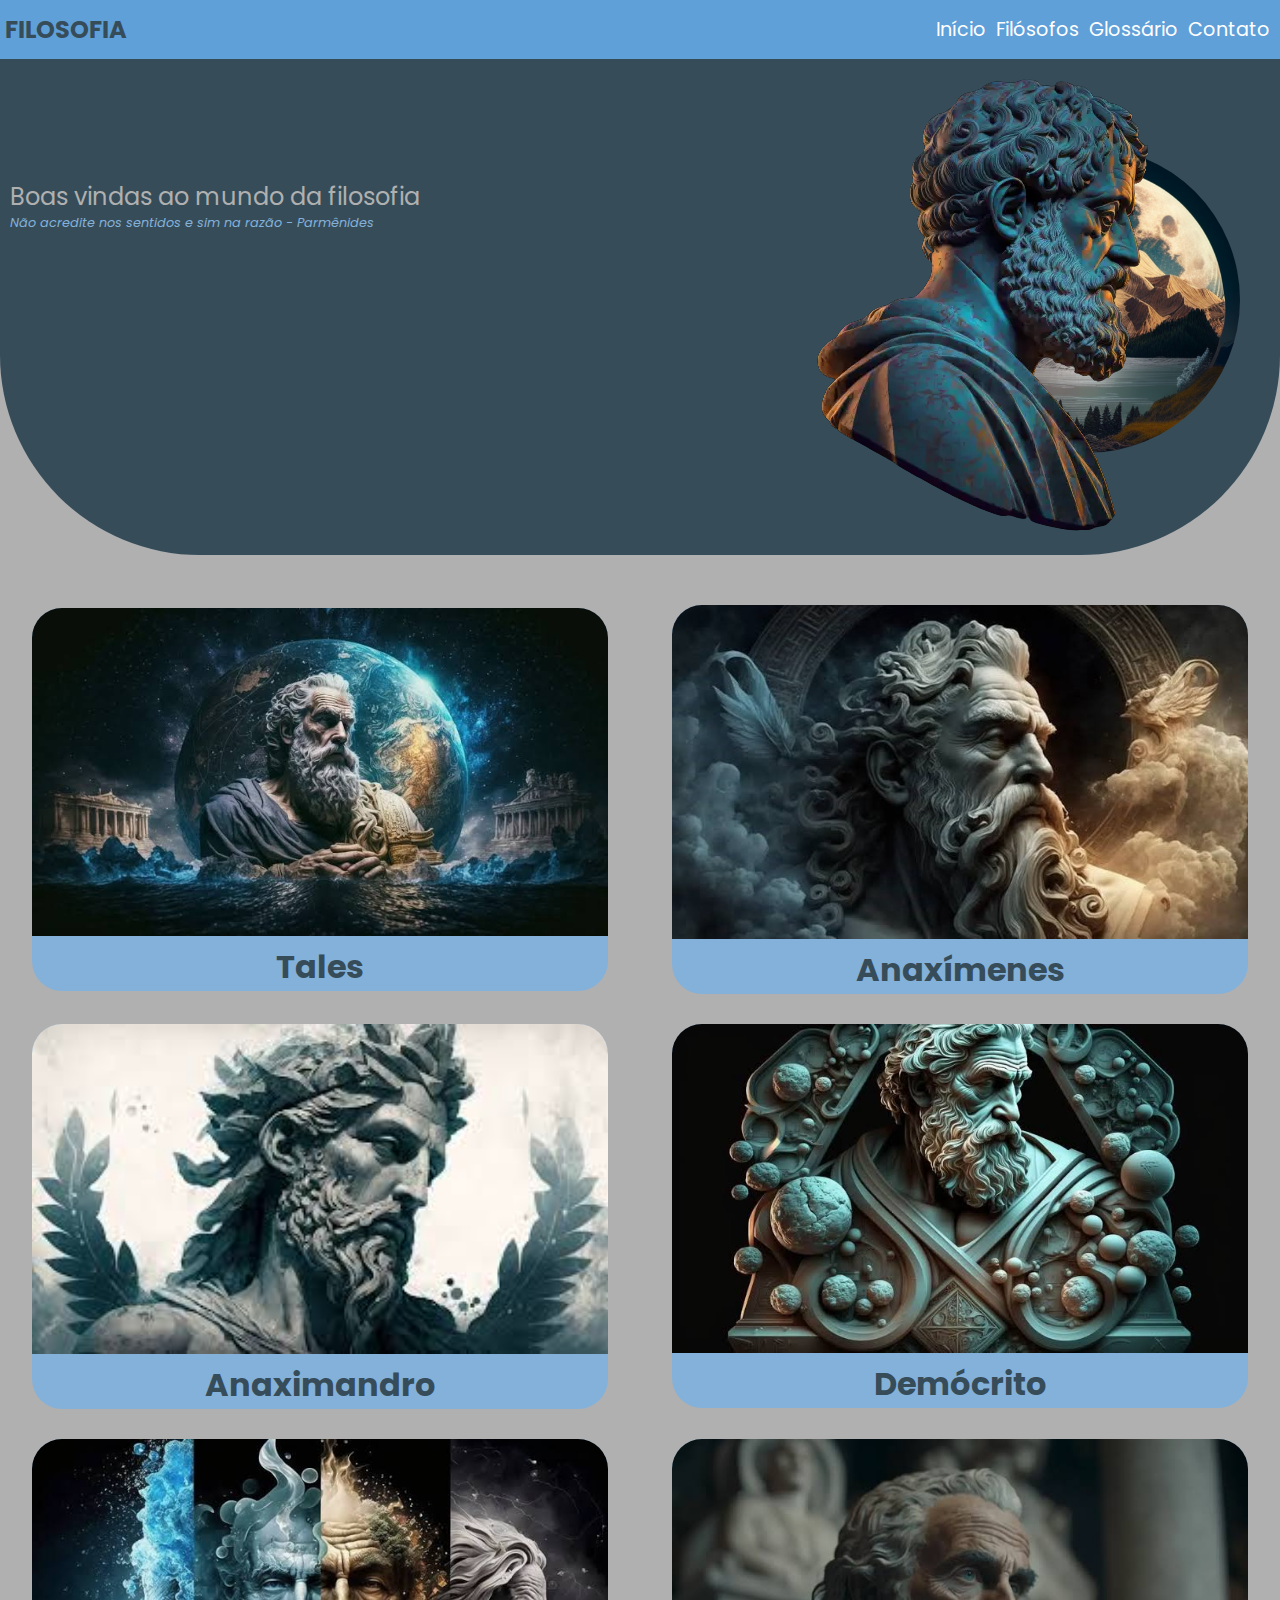
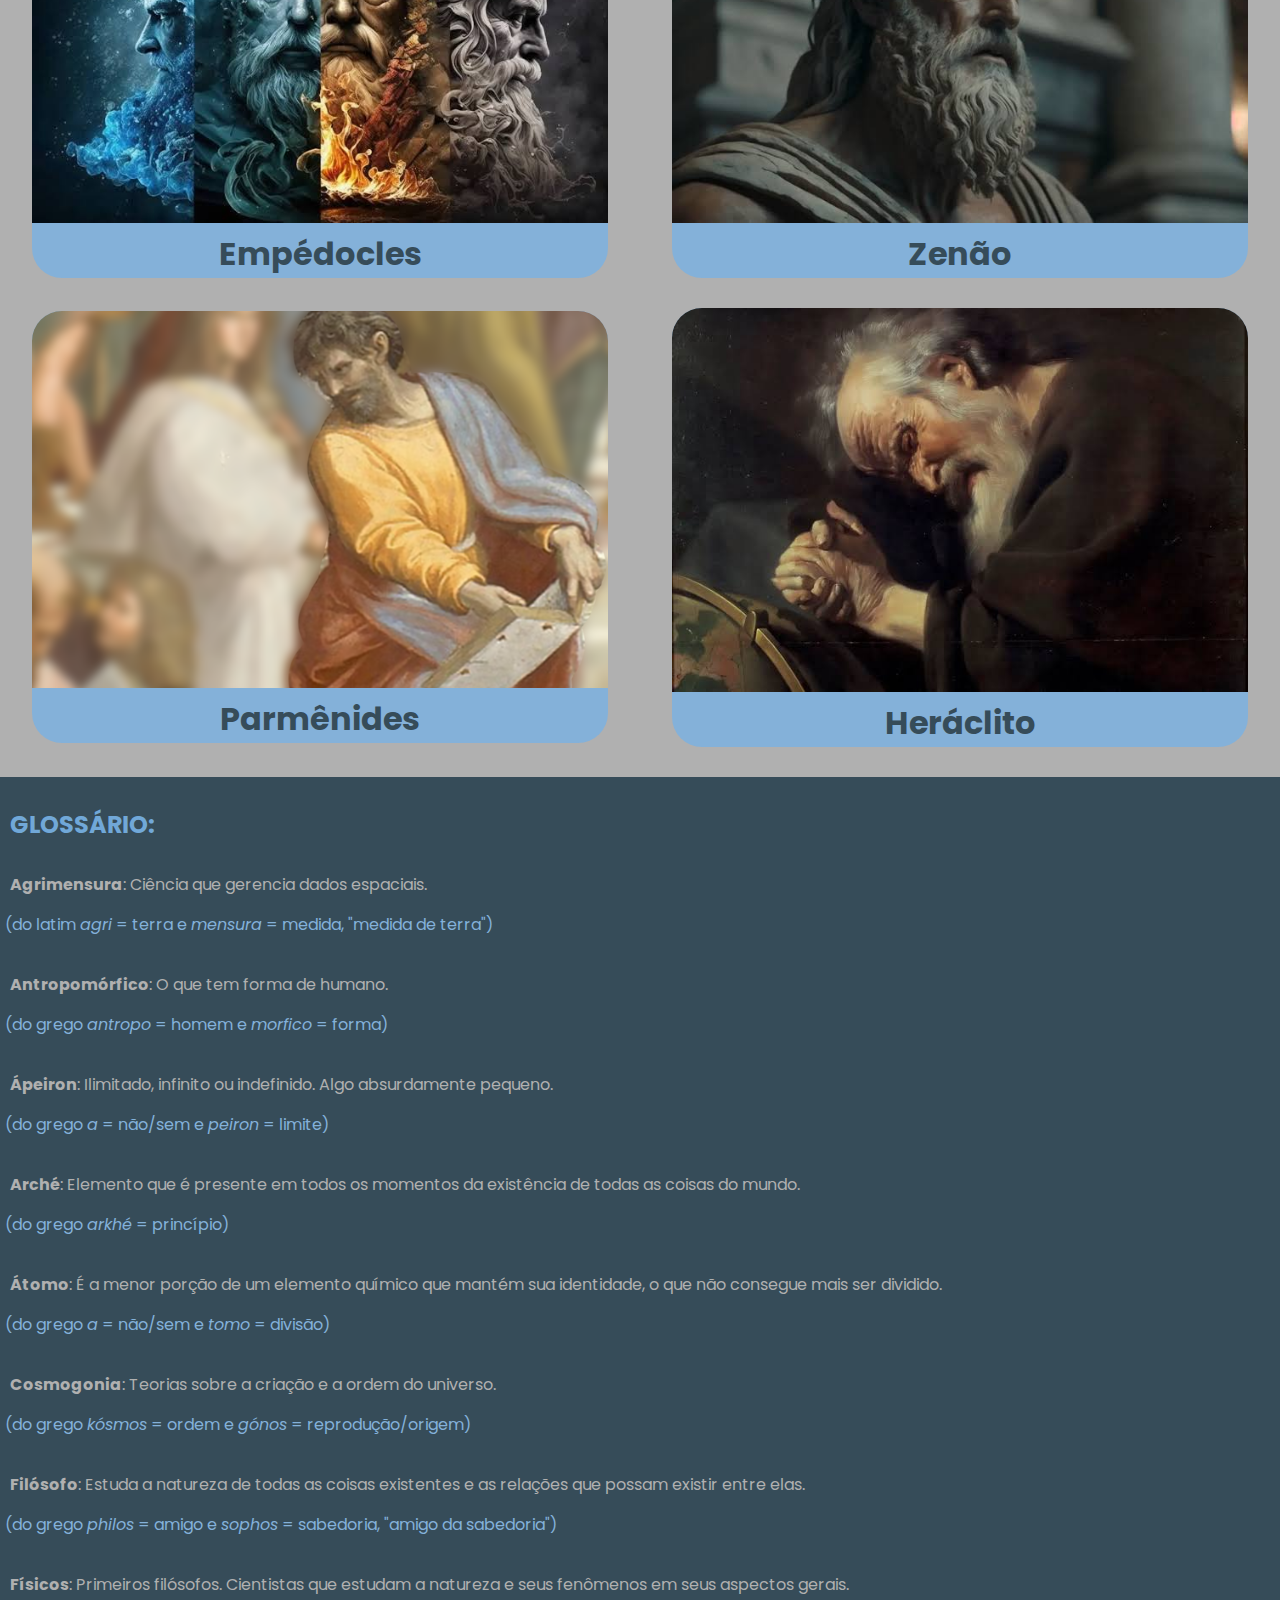
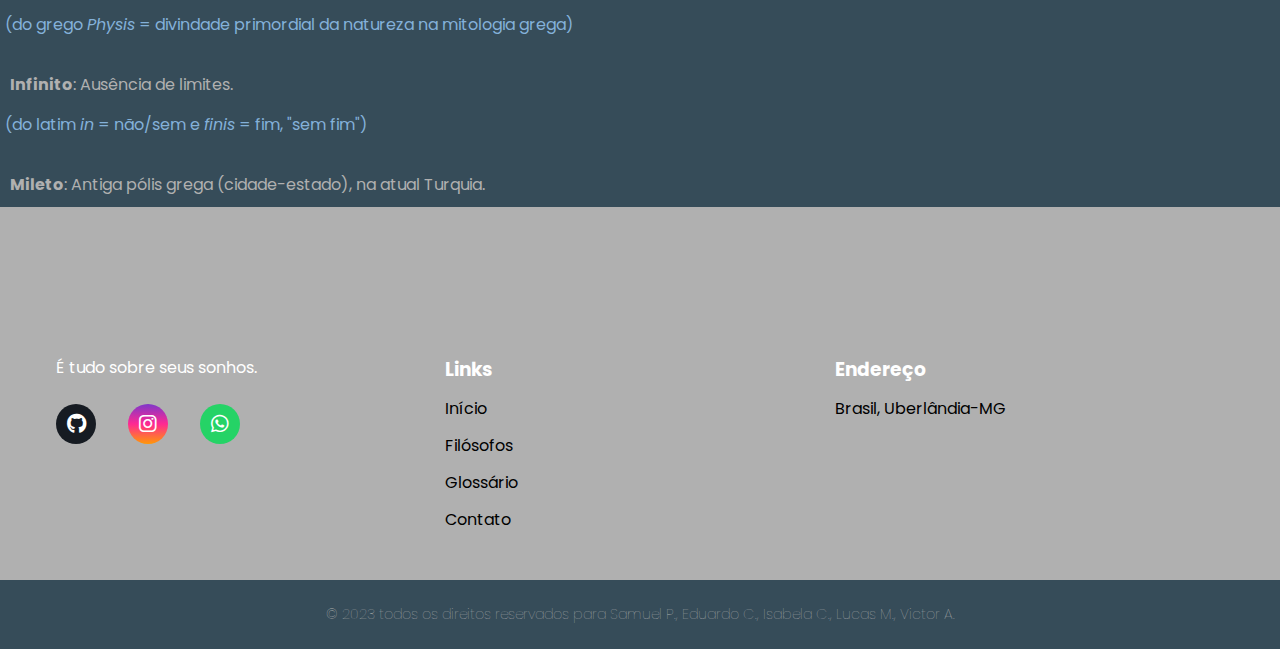
==== index.html @ 8e2882d3 "A" ====
<!DOCTYPE html>
<html lang="pt-br">

<head>
    <meta charset="UTF-8">
    <meta name="author"
        content="Eduardo Carvalho Valadão, Isabela Cunha Silva, Lucas Matheus de Oliveira Barbosa, Samuel Prado Soares, Victor Afonso Fernandes">
    <meta name="generator" content="Visual Studio Code, Github">
    <meta name="keywords" content="filosofia, educação, pensadores, web design, criatividade">
    <meta name="viewport" content="width=device-width, initial-scale=1.0">
    <meta http-equiv="X-UA-Compatible" content="IE=edge">
    <link rel="stylesheet" href="https://cdnjs.cloudflare.com/ajax/libs/font-awesome/6.2.1/css/all.min.css">
    <title>Filosofia</title>
    <!--Atividade trimestral de Filosofia - 1º trimestre-->
    <!--2º ano do EM - Técnico em Desenvolvimento de Sitemas - IFTM Uberlândia Centro-->
    <link rel="stylesheet" type="text/css" href="assets\style\style.css">
    <script src="assets/js/js.js"></script>
</head>

<body>
    <nav class="nav">

        <ul class="navbar">
            <div class="title">
               <a class="a" href="#"> <h1 class="top-title">Filosofia</h1></a>
            </div>
            <div class="itens">
                <li><a onclick="btnNo()" class="link" href="#">Início</a></li>
                <li><a onclick="btnNo()" class="link link1" href="#caixaM">Filósofos</a></li>
                <li><a onclick="btnNo()" class="link link2" href="#glos">Glossário</a></li>
                <li><a onclick="btnNo()" class="link link2" href="#contato">Contato</a></li>
            </div>
            <div class="btnMub" onclick="test()">
                <span class="linha1 "></span>
                <span class="linha2 "></span>
                <span class="linha3 "></span>
            </div>
        </ul>
    </nav>
    <div class="tl1">
        <div class="mgh">
            <div class="p">
                <p class="p1">Boas vindas ao mundo da filosofia</p>
                <p class="p2">Não acredite nos sentidos e sim na razão - Parmênides</p>
            </div>
            <img class="imgb"
                src="assets/img/arduk_hyper_realistic_full_moon_landscape_03063058-bdfb-4fce-b659-af7af54316f5.png"
                alt="">
            <img class="imga" src="assets/img/aristoteles.webp" alt="">
        </div>

    </div>
    <div class="caixaM" id="caixaM">
        <div class="caixa" id="tales">
            <a class="a" href="tales.html">
                <img class="cm" src="assets/img/tales.jfif" alt="Tales">
                <h1 class="fm">Tales</h1>
            </a>
        </div>
        <div class="caixa" id="anaximenes">
            <a class="a" href="anaximenes.html">
                <img class="cm" src="assets/img/anaxímenes.jfif" alt="Anaxímenes">
                <h1 class="fm">Anaxímenes</h1>
            </a>
        </div>
        <div class="caixa" id="anaximandro">
            <a class="a" href="Anaximandro.html">
                <img class="cm" src="assets/img/anaximandro.jfif" alt="Anaximandro">
                <h1 class="fm">Anaximandro</h1>
            </a>
        </div>
        <div class="caixa" id="demócrito">
            <a class="a" href="Demócrito.html">
                <img class="cm" src="assets/img/demócrito.jfif" alt="Demócrito">
                <h1 class="fm">Demócrito</h1>
            </a>
        </div>
        <div class="caixa" id="empédocles">
            <a class="a" href="empedocles.html">
                <img class="cm" src="assets/img/empédocles.jfif" alt="Empédocles">
                <h1 class="fm">Empédocles</h1>
            </a>
        </div>
        <div class="caixa" id="zenão">
            <a class="a" href="zenao.html">
                <img class="cm" src="assets/img/zenão.jfif" alt="Zenão">
                <h1 class="fm">Zenão</h1>
            </a>
        </div>
        <div class="caixa" id="parmenides">
            <a class="a" href="parmenides.html">
                <img class="cm" src="assets/img/parmênides.png" alt="Parmênides">
                <h1 class="fm">Parmênides</h1>
            </a>
        </div>
        <div class="caixa" id="heráclito">
            <a class="a" href="heraclito.html">
                <img class="cm" src="assets/img/heráclito.jfif" alt="Heráclito">
                <h1 class="fm">Heráclito</h1>
            </a>
        </div>
    </div>
    <div class="dg" id="glos">


        <h1
            style="padding-left: 10px; font-size: 1.5rem; color: var(--color-azul-30); text-transform: uppercase; text-align: left; margin-top: 30px;">
            Glossário:</h1>
        <p class="ps">
            <b>Agrimensura</b>: Ciência que gerencia dados espaciais.
        </p>
        <p class="ps2">
            (do latim <i>agri</i> = terra e <i>mensura</i> = medida, "medida de terra")
        </p>
        <p class="ps">
            <b>Antropomórfico</b>: O que tem forma de humano.
        </p>
        <p class="ps2">
            (do grego <i>antropo</i> = homem e <i>morfico</i> = forma)
        </p>
        <p class="ps">
            <b>Ápeiron</b>: Ilimitado, infinito ou indefinido. Algo absurdamente pequeno.
        </p>
        <p class="ps2">
            (do grego <i>a</i> = não/sem e <i>peiron</i> = limite)
        </p>
        <p class="ps">
            <b>Arché</b>: Elemento que é presente em todos os momentos da existência de todas as coisas do mundo.
        </p>
        <p class="ps2">
            (do grego <i>arkhé</i> = princípio)
        </p>
        <p class="ps">
            <b>Átomo</b>: É a menor porção de um elemento químico que mantém sua identidade, o que não consegue mais ser
            dividido.
        </p>
        <p class="ps2">
            (do grego <i>a</i> = não/sem e <i>tomo</i> = divisão)
        </p>
        <p class="ps">
            <b>Cosmogonia</b>: Teorias sobre a criação e a ordem do universo.
        </p>
        <p class="ps2">
            (do grego <i>kósmos</i> = ordem e <i>gónos</i> = reprodução/origem)
        </p>
        <p class="ps">
            <b>Filósofo</b>: Estuda a natureza de todas as coisas existentes e as relações que possam existir entre
            elas.
        </p>
        <p class="ps2">
            (do grego <i>philos</i> = amigo e <i>sophos</i> = sabedoria, "amigo da sabedoria")
        </p>
        <p class="ps">
            <b>Físicos</b>: Primeiros filósofos. Cientistas que estudam a natureza e seus fenômenos em seus aspectos
            gerais.
        </p>
        <p class="ps2">
            (do grego <i>Physis</i> = divindade primordial da natureza na mitologia grega)
        </p>
        <p class="ps">
            <b>Infinito</b>: Ausência de limites.
        </p>
        <p class="ps2">
            (do latim <i>in</i> = não/sem e <i>finis</i> = fim, "sem fim")
        </p>
        <p class="ps">
            <b>Mileto</b>: Antiga pólis grega (cidade-estado), na atual Turquia.
        </p>
    </div>
    <footer id="contato">
        <div id="footer_content">
            <div class="footer_contacts">

                <p>É tudo sobre seus sonhos.</p>

                <div id="footer_social_media">
                    <a href="https://github.com/Samuel-Prado" class="footer-link" id="github">
                        <i class="fa-brands fa-github" style="color: #ffffff;"></i>
                    </a>

                    <a href="https://ig.me/j/AbY36HsPwIRBtWc5/" class="footer-link" id="instagram">
                        <i class="fa-brands fa-instagram"></i>
                    </a>

                    <a href="https://chat.whatsapp.com/DSLvj0KkAowEkl9tjdg06x" class="footer-link" id="whatsapp">
                        <i class="fa-brands fa-whatsapp"></i>
                    </a>
                </div>
            </div>

            <ul class="footer-list">
                <li>
                    <h3>Links</h3>
                </li>
                <li>
                    <a href="#" class="footer-link">Início</a>
                </li>
                <li>
                    <a href="#caixaM" class="footer-link">Filósofos</a>
                </li>
                <li>
                    <a href="#glos" class="footer-link">Glossário</a>
                </li>
                <li>
                    <a href="#contato" class="footer-link">Contato</a>
                </li>
            </ul>

            <ul class="footer-list">
                <li>
                    <h3>Endereço</h3>
                </li>
                <li>
                    <a href="https://maps.app.goo.gl/xYEbw4TyGw29Rt1A8" class="footer-link">Brasil, Uberlândia-MG</a>
                </li>
            </ul>

        </div>
        <div id="input_group">
        </div>

        <div id="footer_copyright">
            &#169
            2023 todos os direitos reservados para Samuel P., Eduardo C., Isabela C., Lucas M., Victor A.
        </div>
    </footer>
</body>

</html>
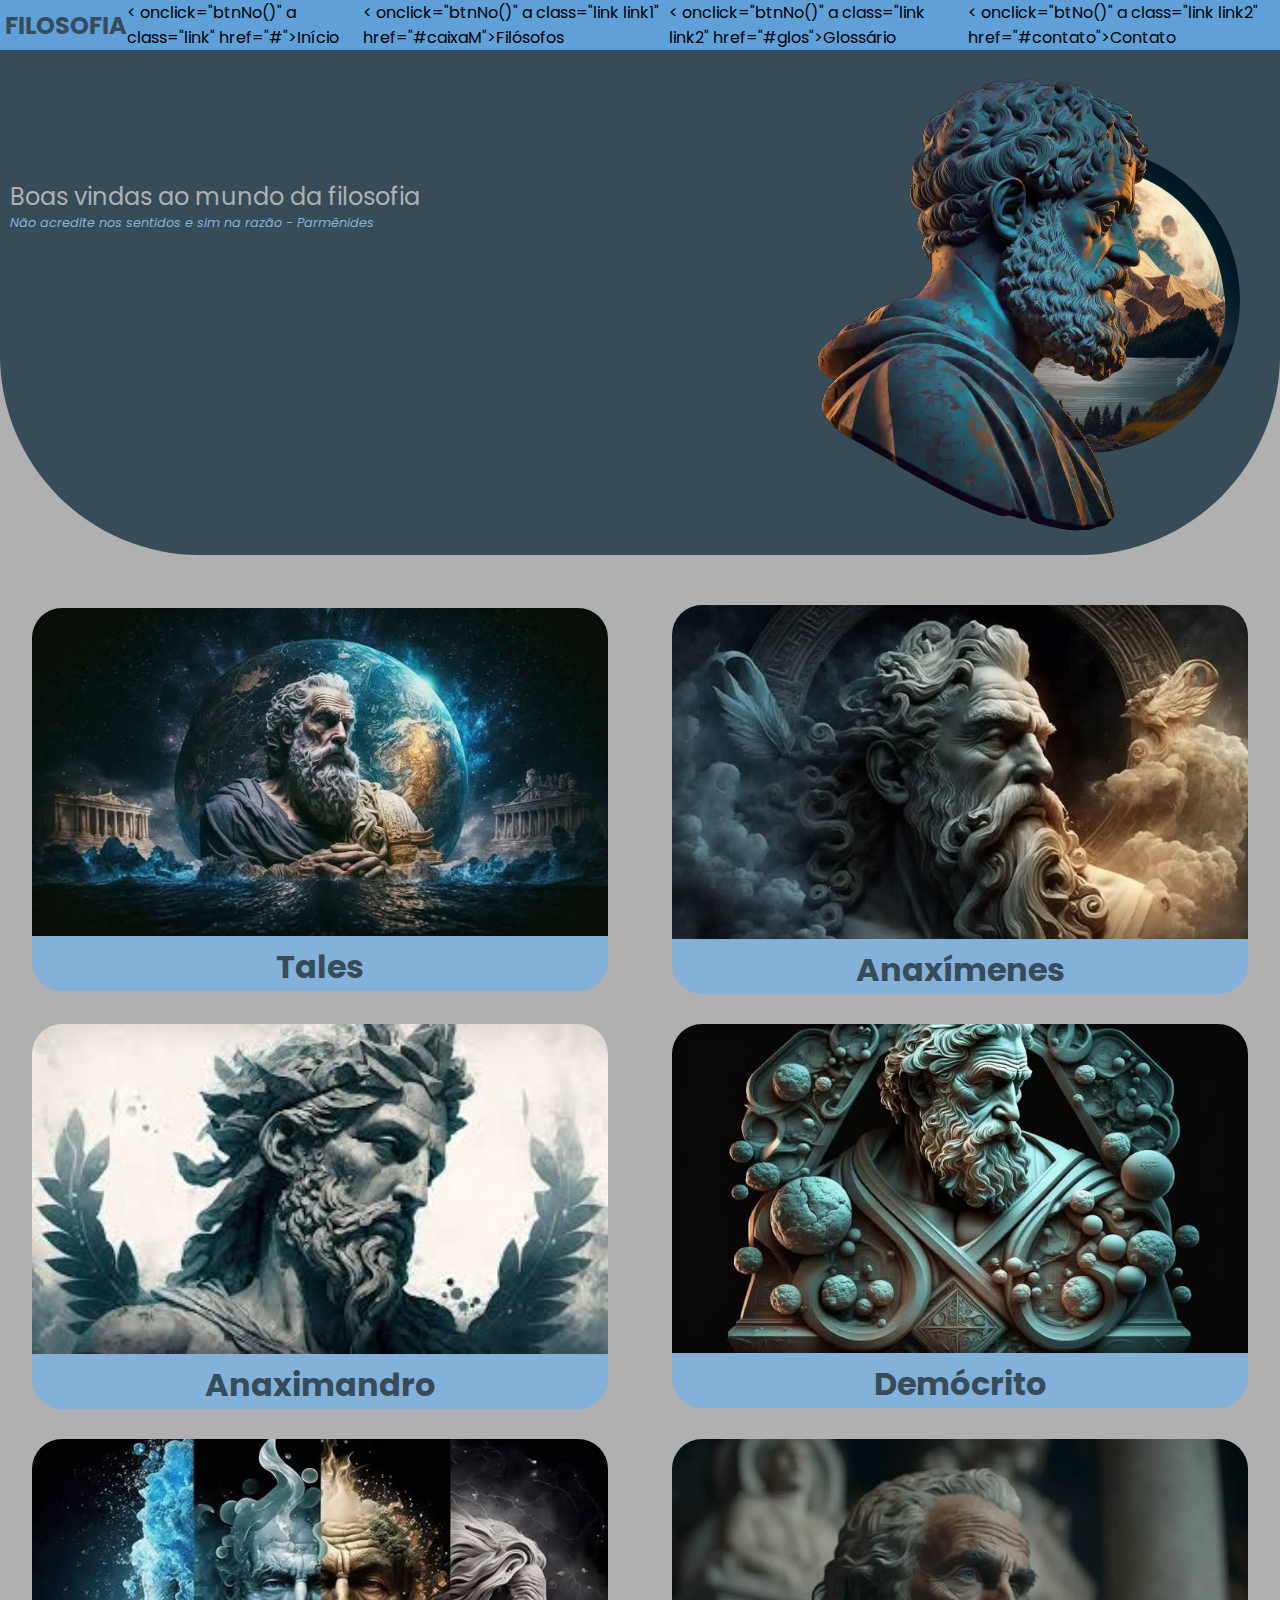
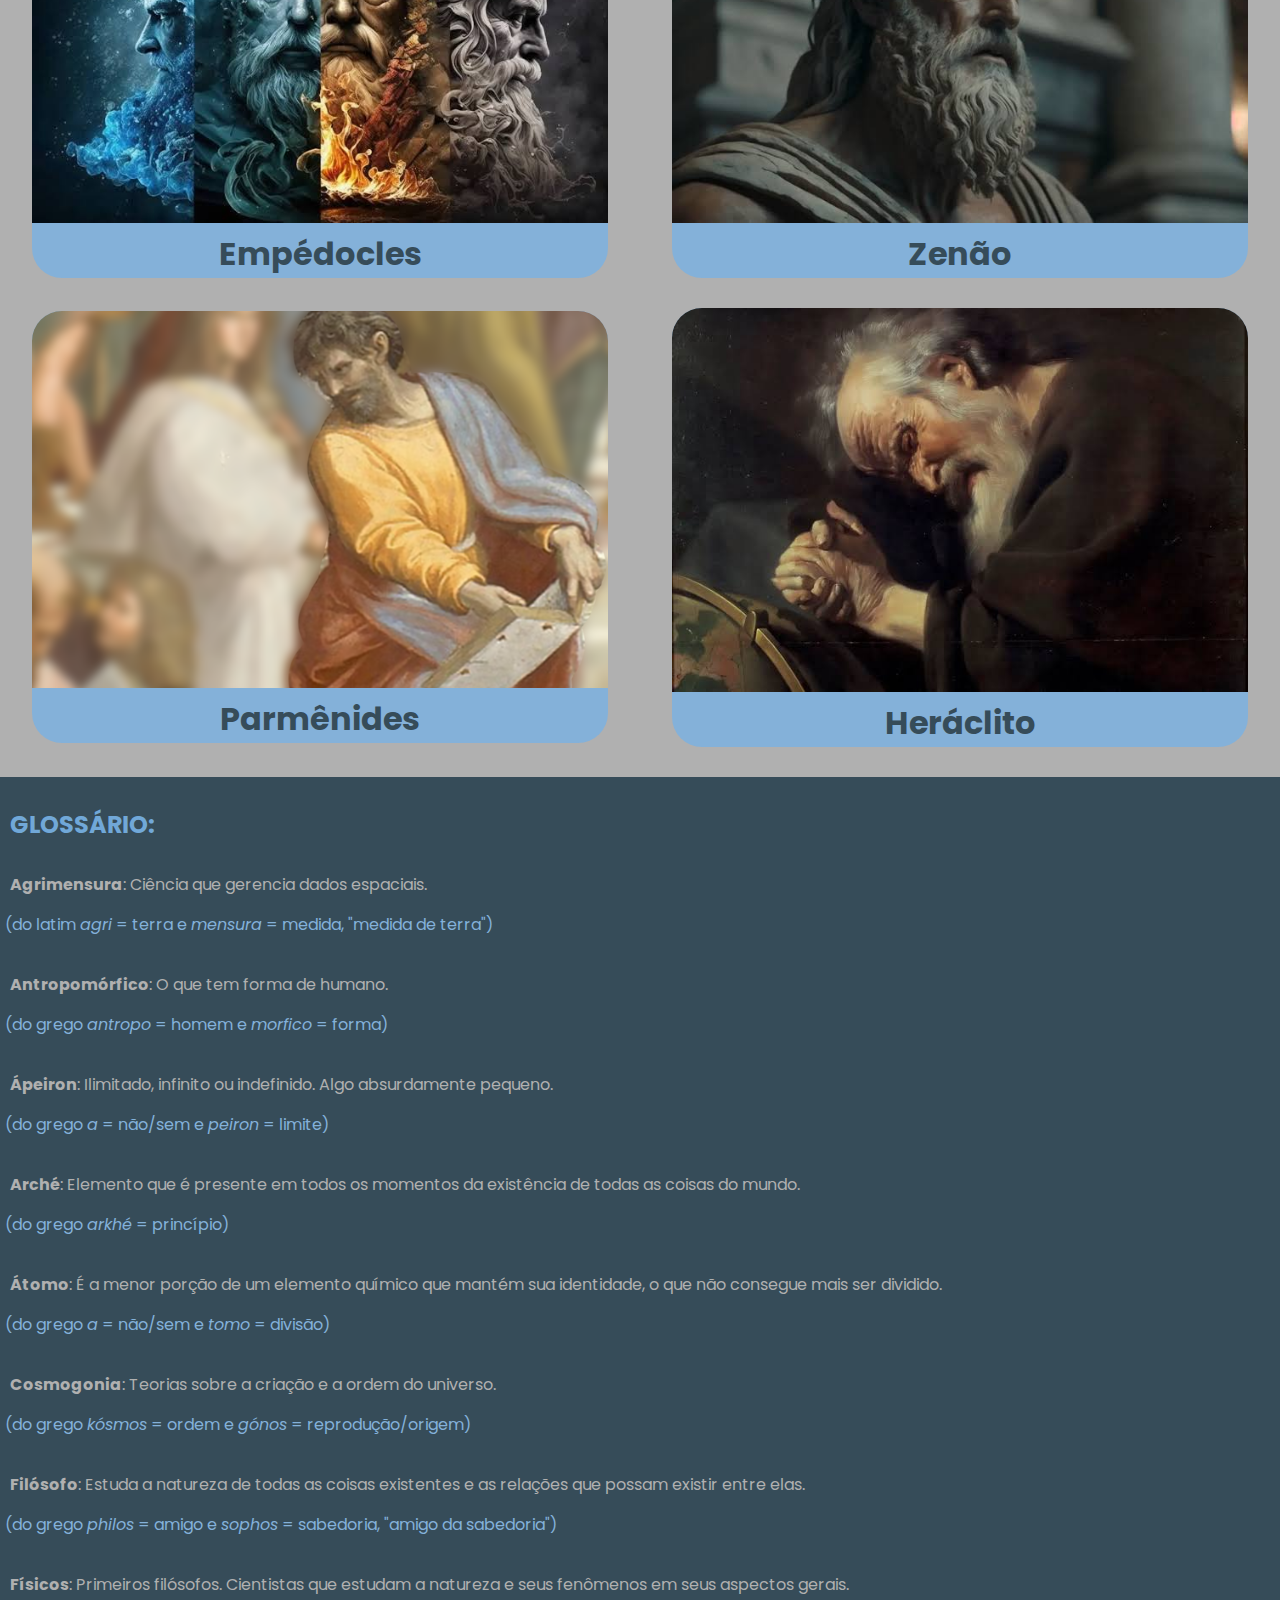
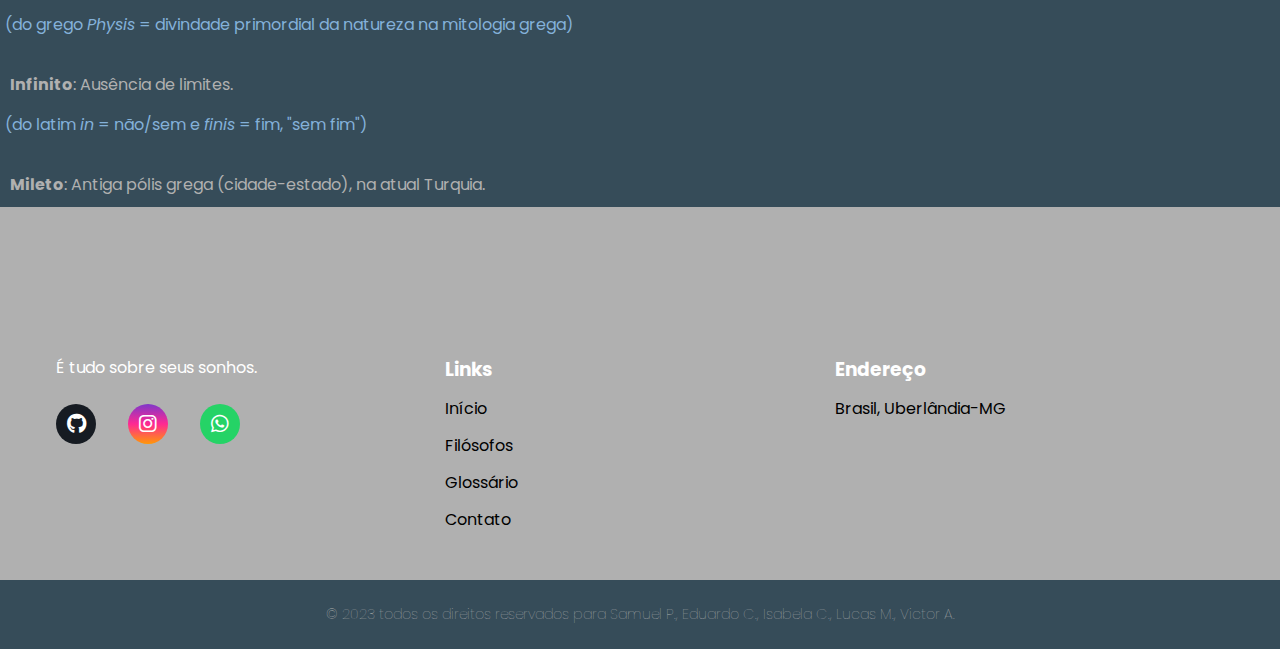
==== commit 333ad7b2: "Update index.html" ====
--- a/index.html
+++ b/index.html
@@ -25,12 +25,12 @@
                <a class="a" href="#"> <h1 class="top-title">Filosofia</h1></a>
             </div>
             <div class="itens">
-                <li><a onclick="btnNo()" class="link" href="#">Início</a></li>
-                <li><a onclick="btnNo()" class="link link1" href="#caixaM">Filósofos</a></li>
-                <li><a onclick="btnNo()" class="link link2" href="#glos">Glossário</a></li>
-                <li><a onclick="btnNo()" class="link link2" href="#contato">Contato</a></li>
-            </div>
-            <div class="btnMub" onclick="test()">
+                <li>< onclick="btnNo()" a class="link" href="#">Início</a></li>
+                <li>< onclick="btnNo()" a class="link link1" href="#caixaM">Filósofos</a></li>
+                <li>< onclick="btnNo()" a class="link link2" href="#glos">Glossário</a></li>
+                <li>< onclick="btNo()" a class="link link2" href="#contato">Contato</a></li>
+            </div>
+            <div class="btnMub" id="btnMub" onclick="test()">
                 <span class="linha1 "></span>
                 <span class="linha2 "></span>
                 <span class="linha3 "></span>
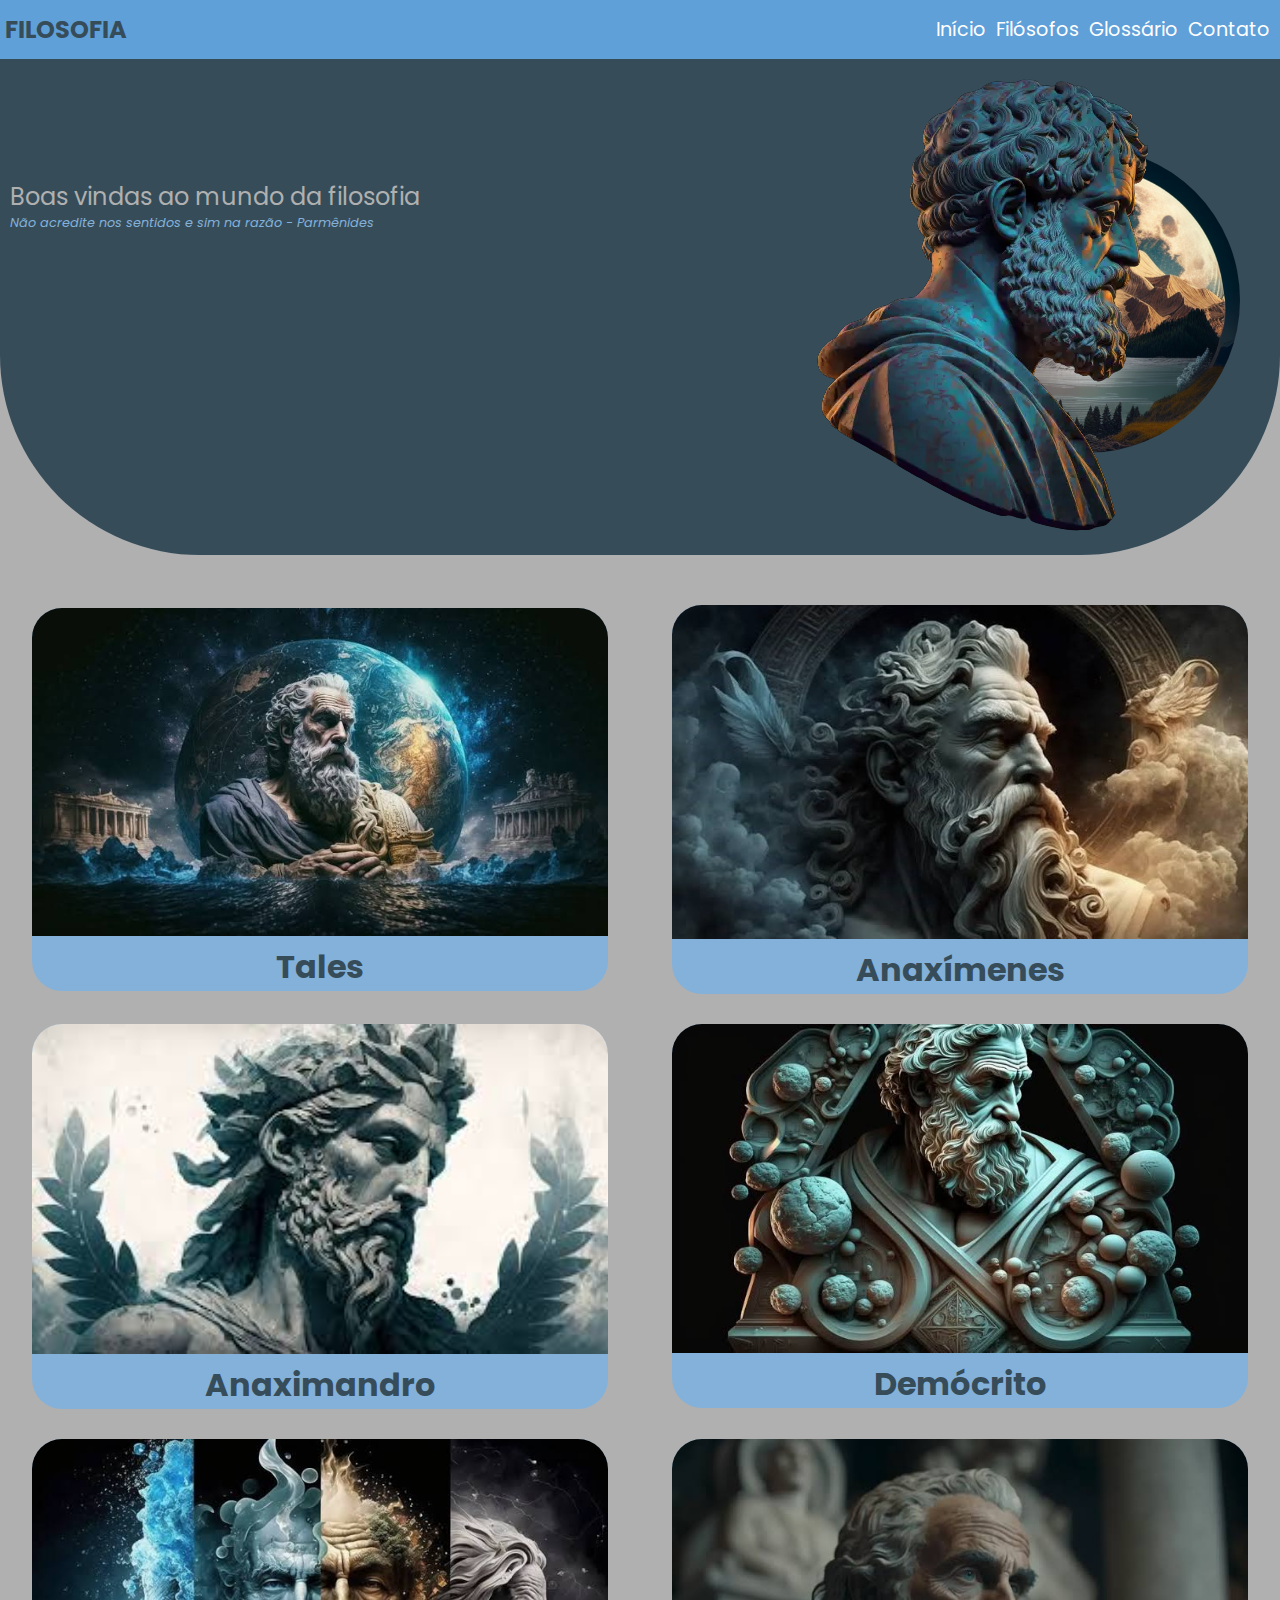
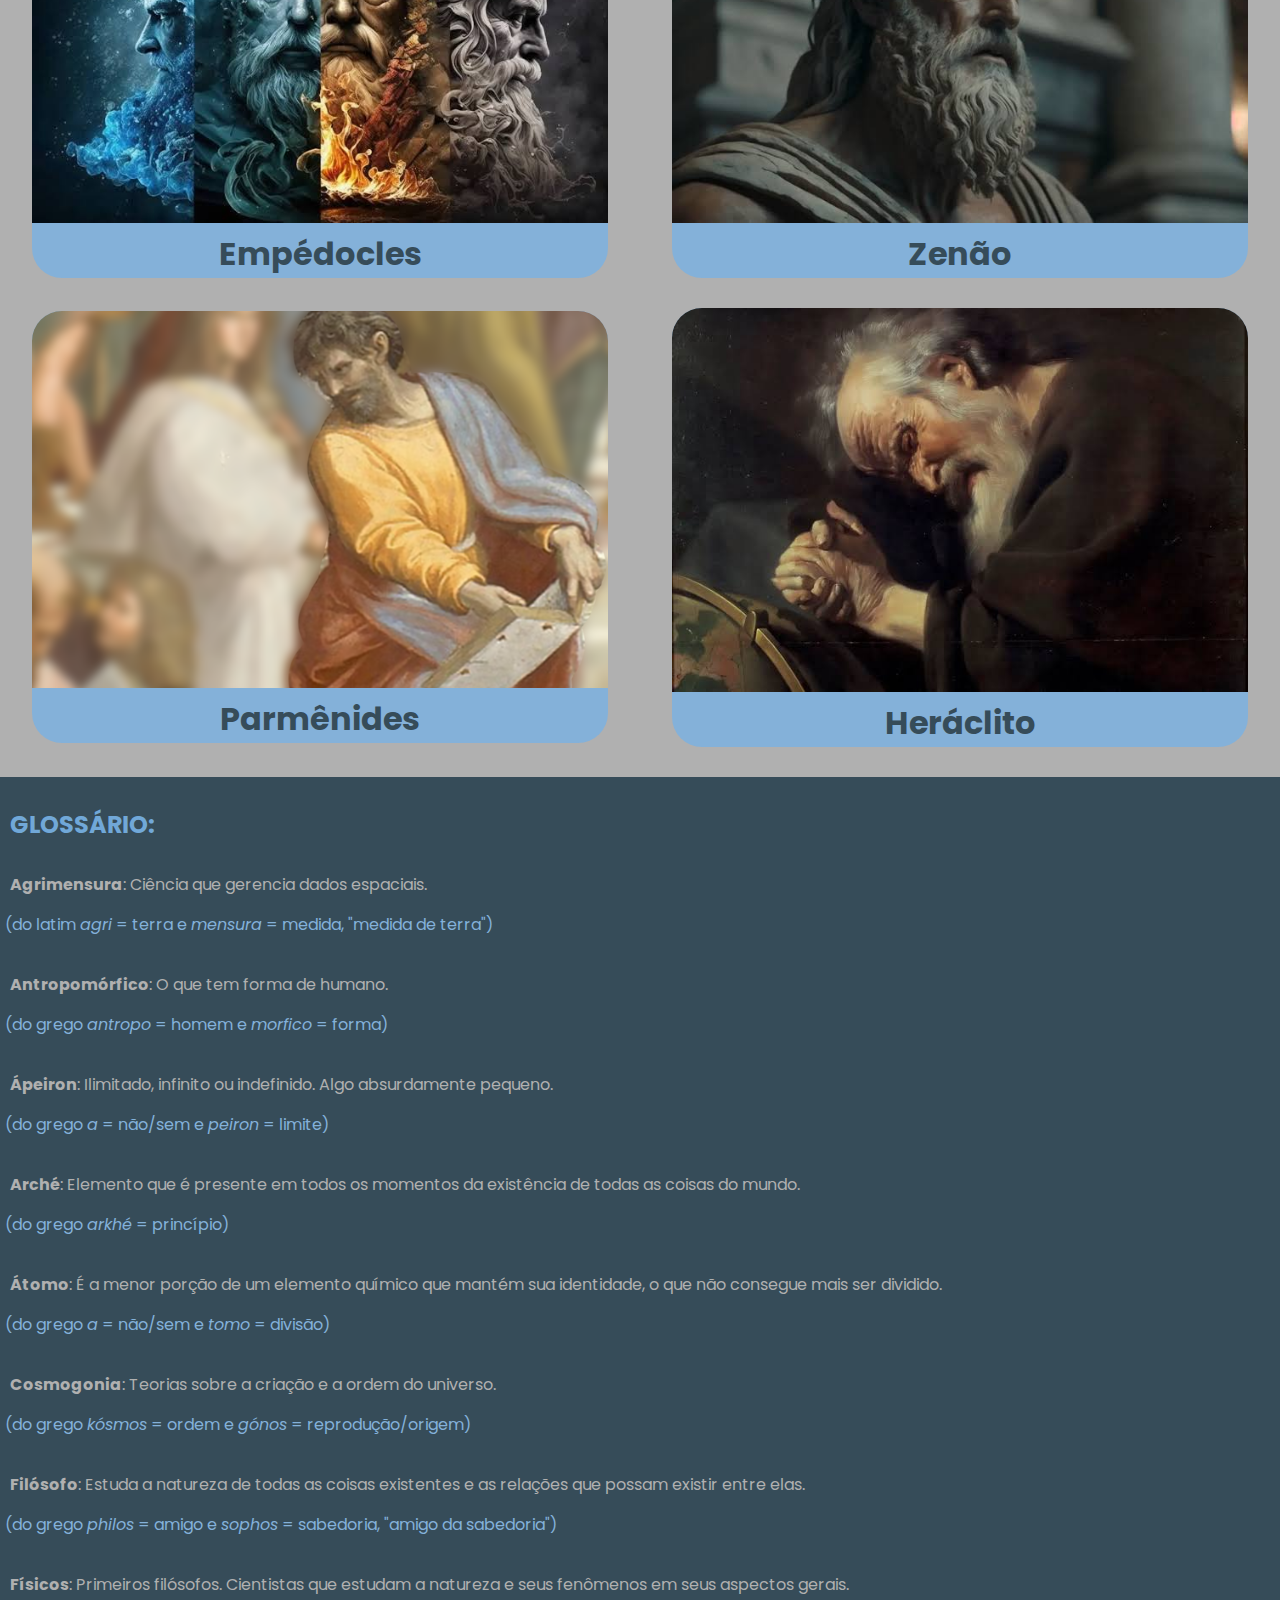
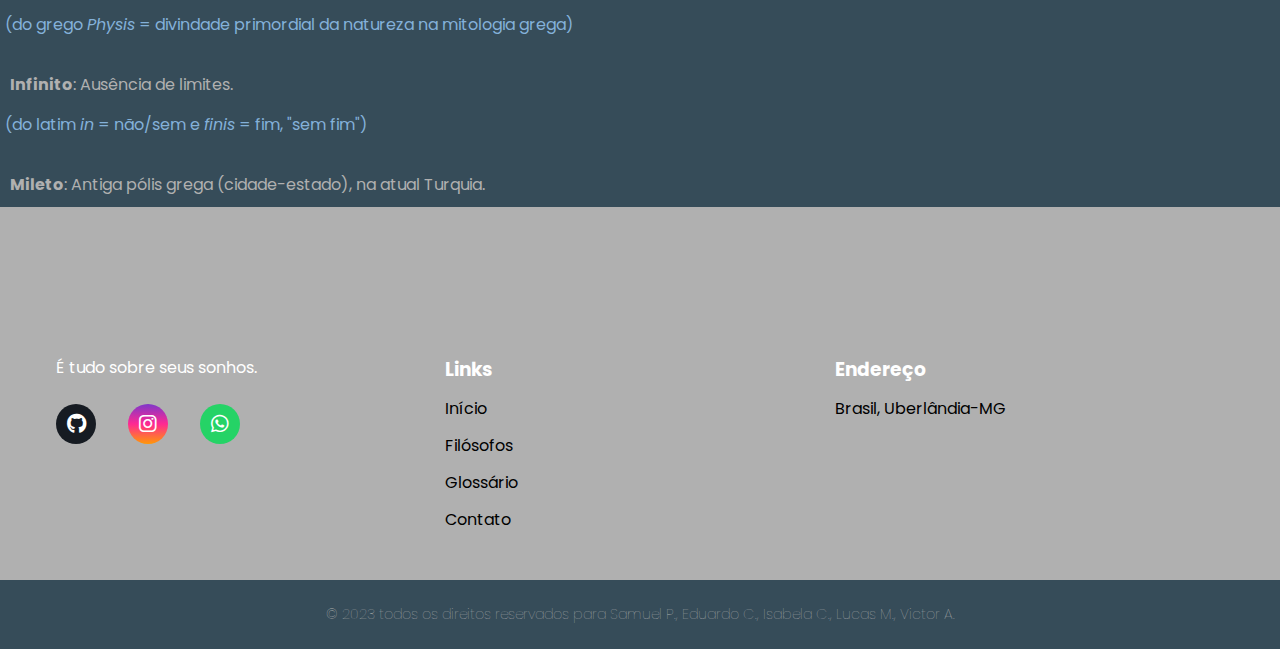
==== commit 6531f88d: "Update index.html" ====
--- a/index.html
+++ b/index.html
@@ -25,10 +25,10 @@
                <a class="a" href="#"> <h1 class="top-title">Filosofia</h1></a>
             </div>
             <div class="itens">
-                <li>< onclick="btnNo()" a class="link" href="#">Início</a></li>
-                <li>< onclick="btnNo()" a class="link link1" href="#caixaM">Filósofos</a></li>
-                <li>< onclick="btnNo()" a class="link link2" href="#glos">Glossário</a></li>
-                <li>< onclick="btNo()" a class="link link2" href="#contato">Contato</a></li>
+                <li><a onclick="btNo()" class="link" href="#">Início</a></li>
+                <li><a onclick="btNo()" class="link link1" href="#caixaM">Filósofos</a></li>
+                <li><a onclick="btNo()" class="link link2" href="#glos">Glossário</a></li>
+                <li><a onclick="btNo()" class="link link2" href="#contato">Contato</a></li>
             </div>
             <div class="btnMub" id="btnMub" onclick="test()">
                 <span class="linha1 "></span>
